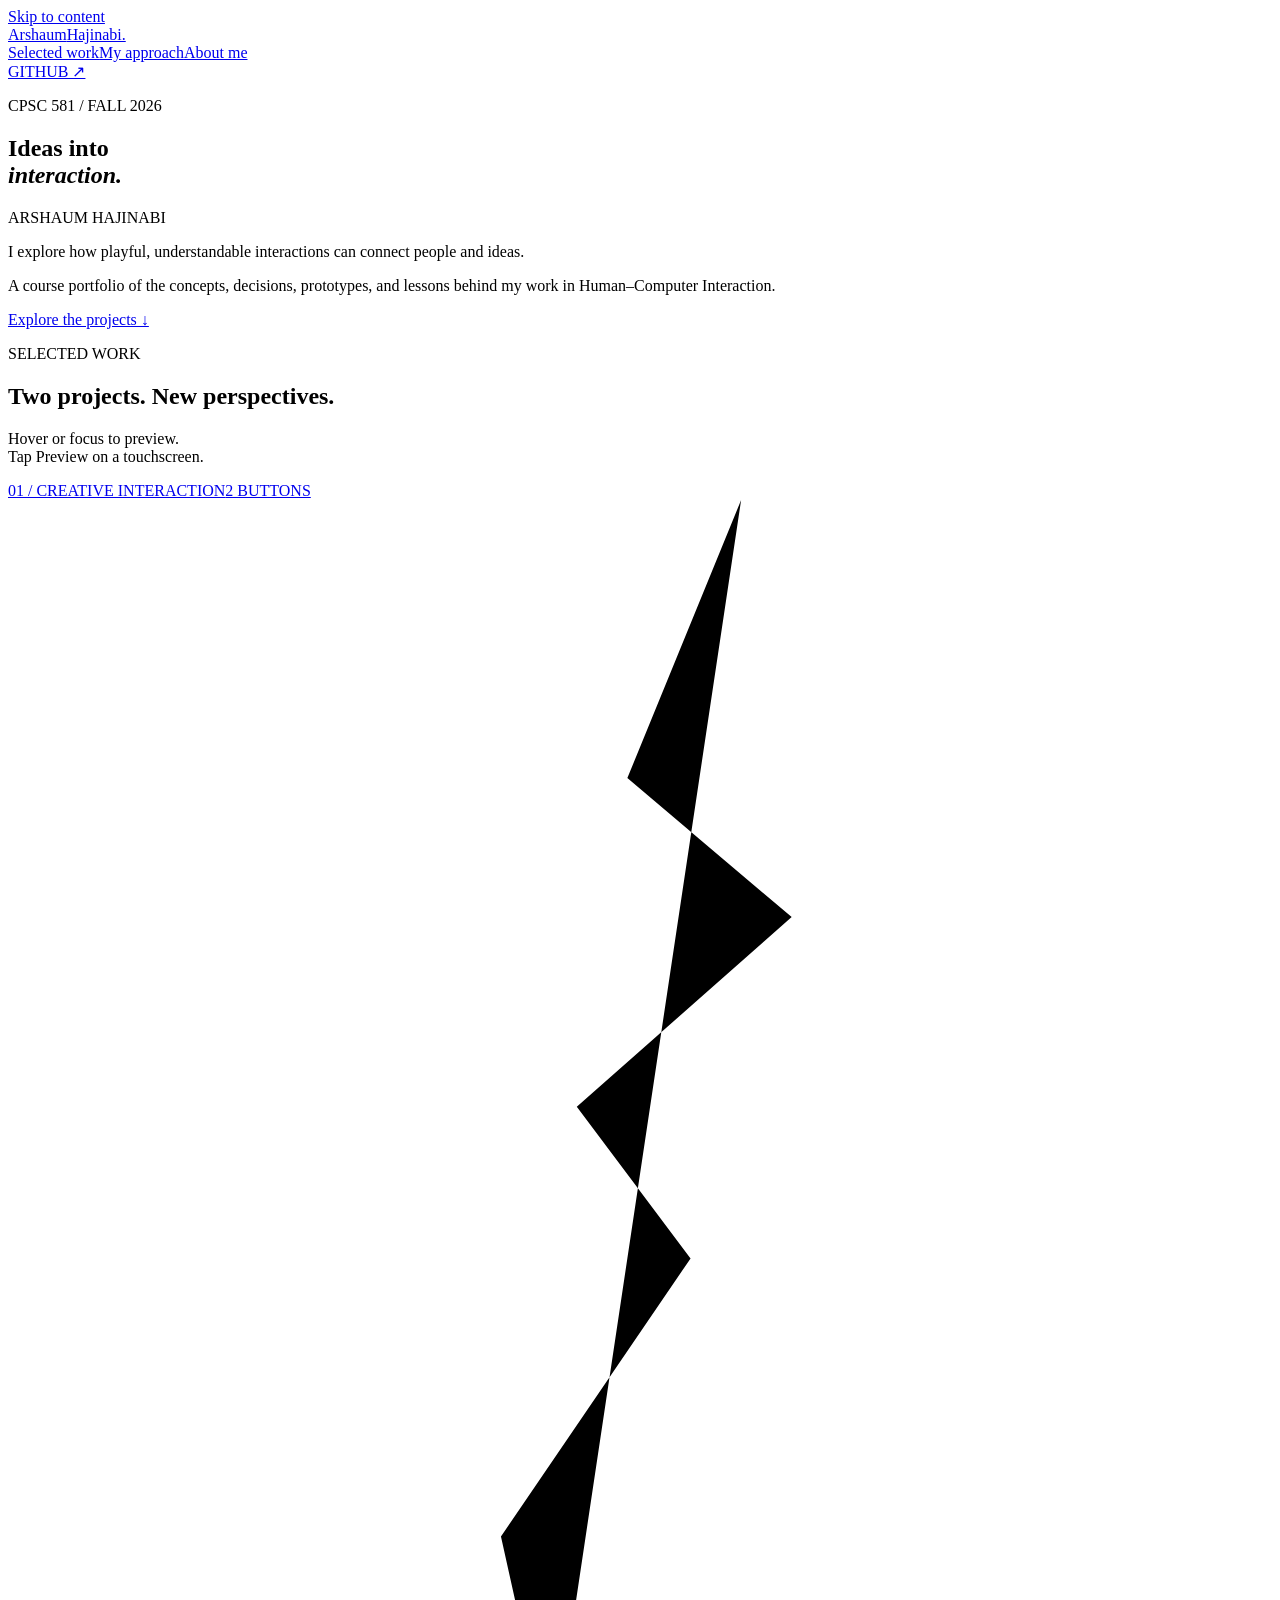
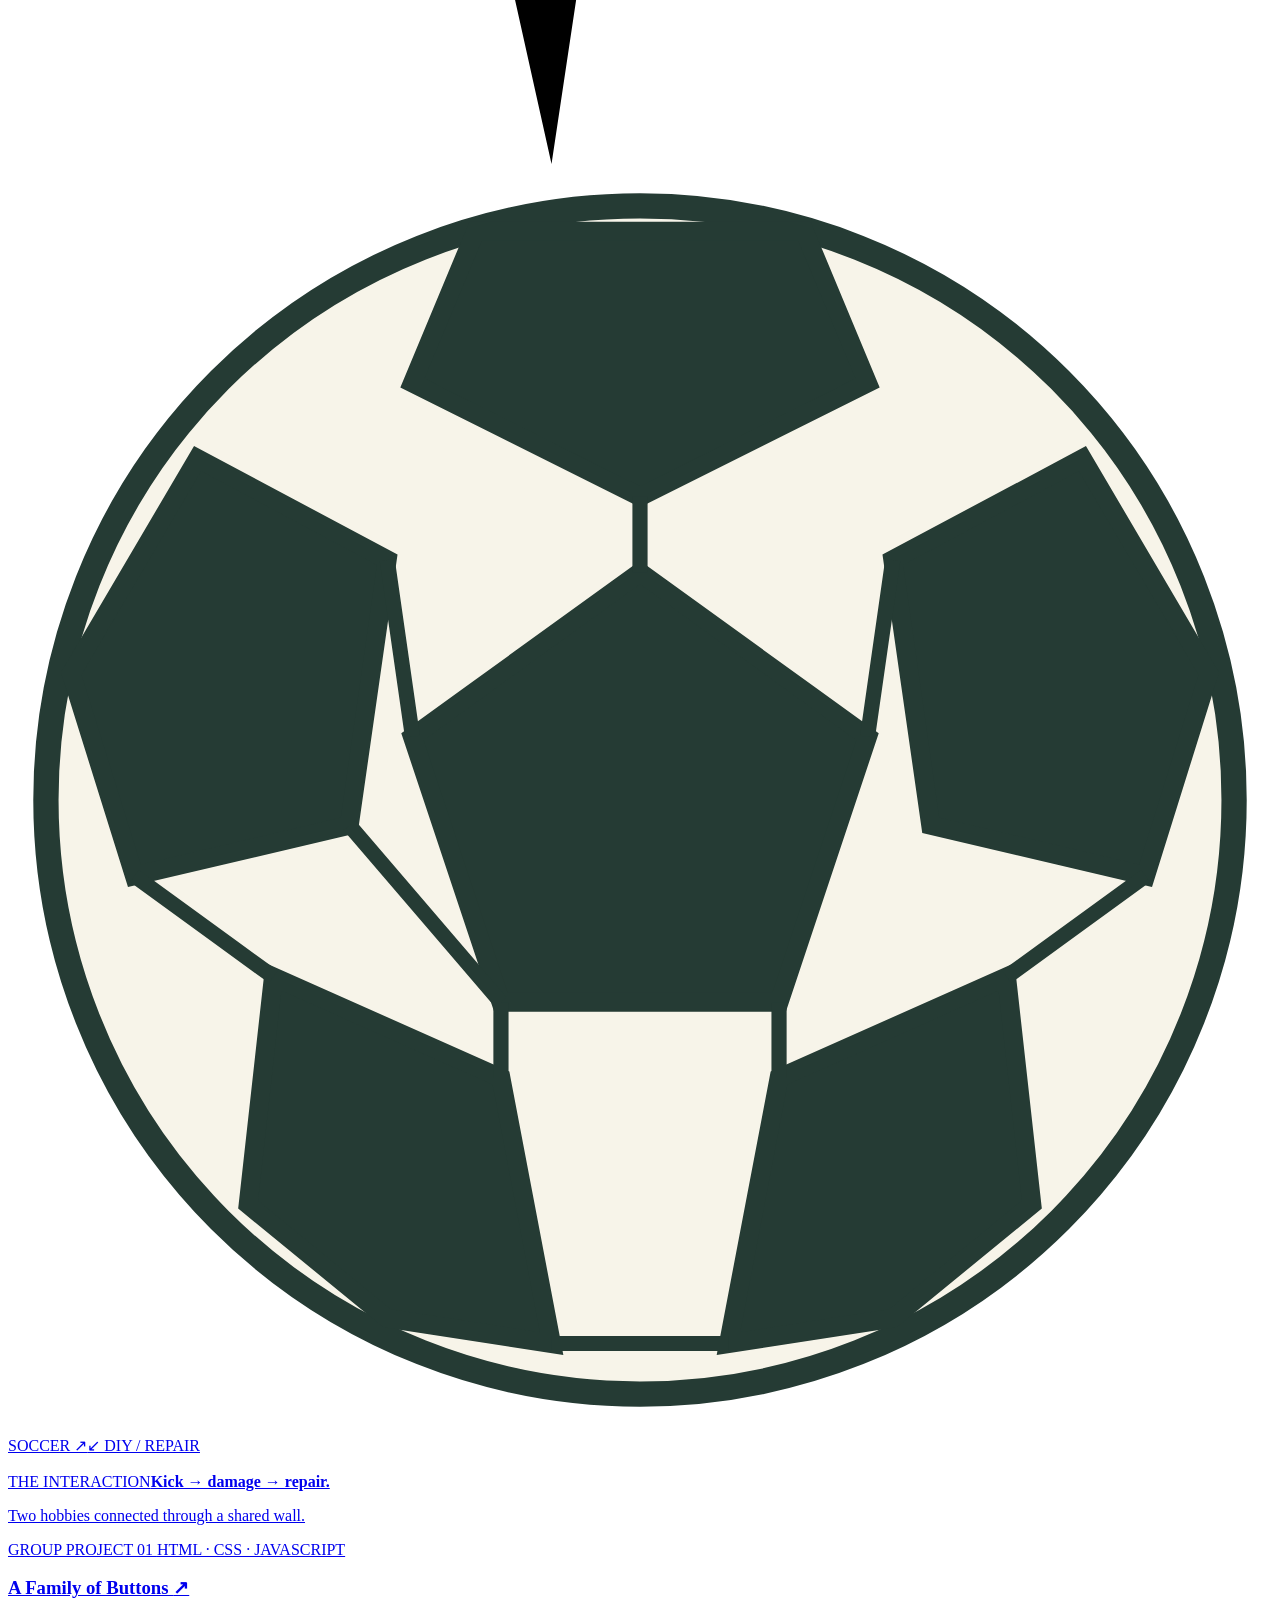
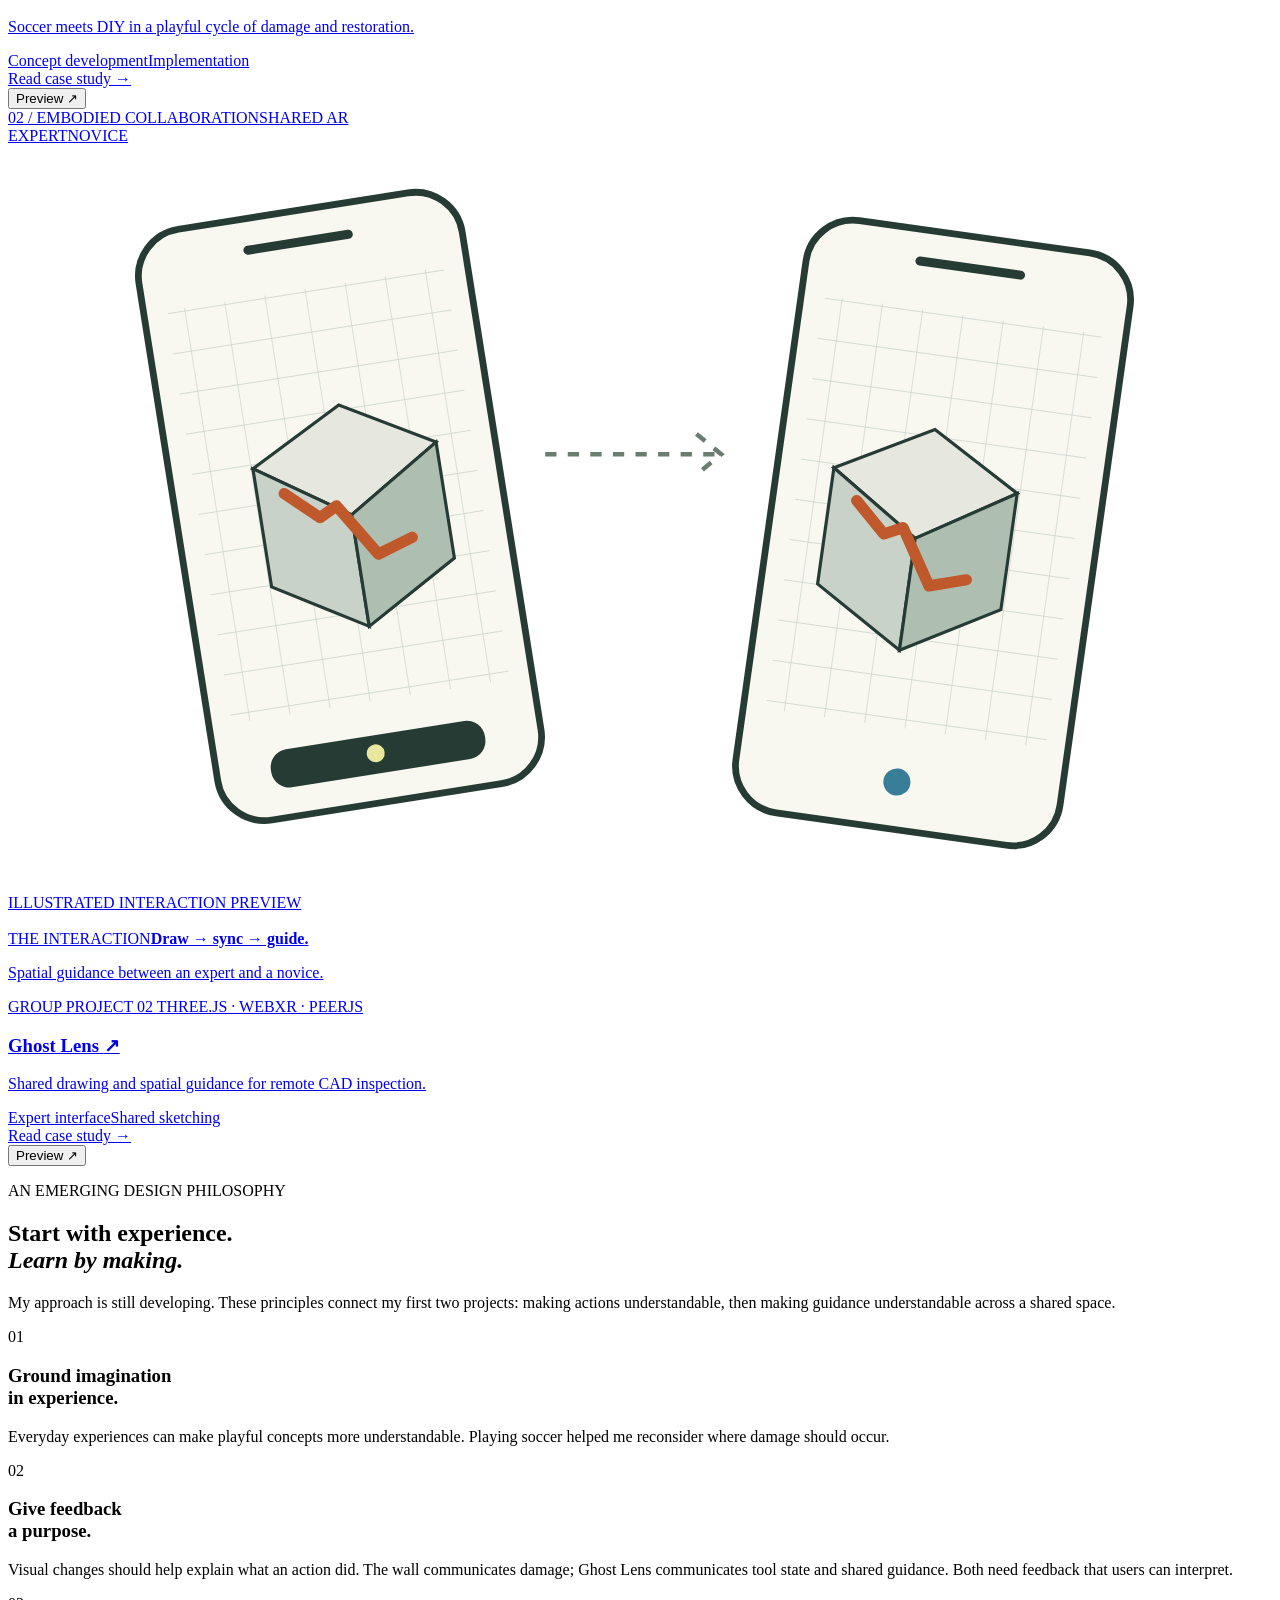
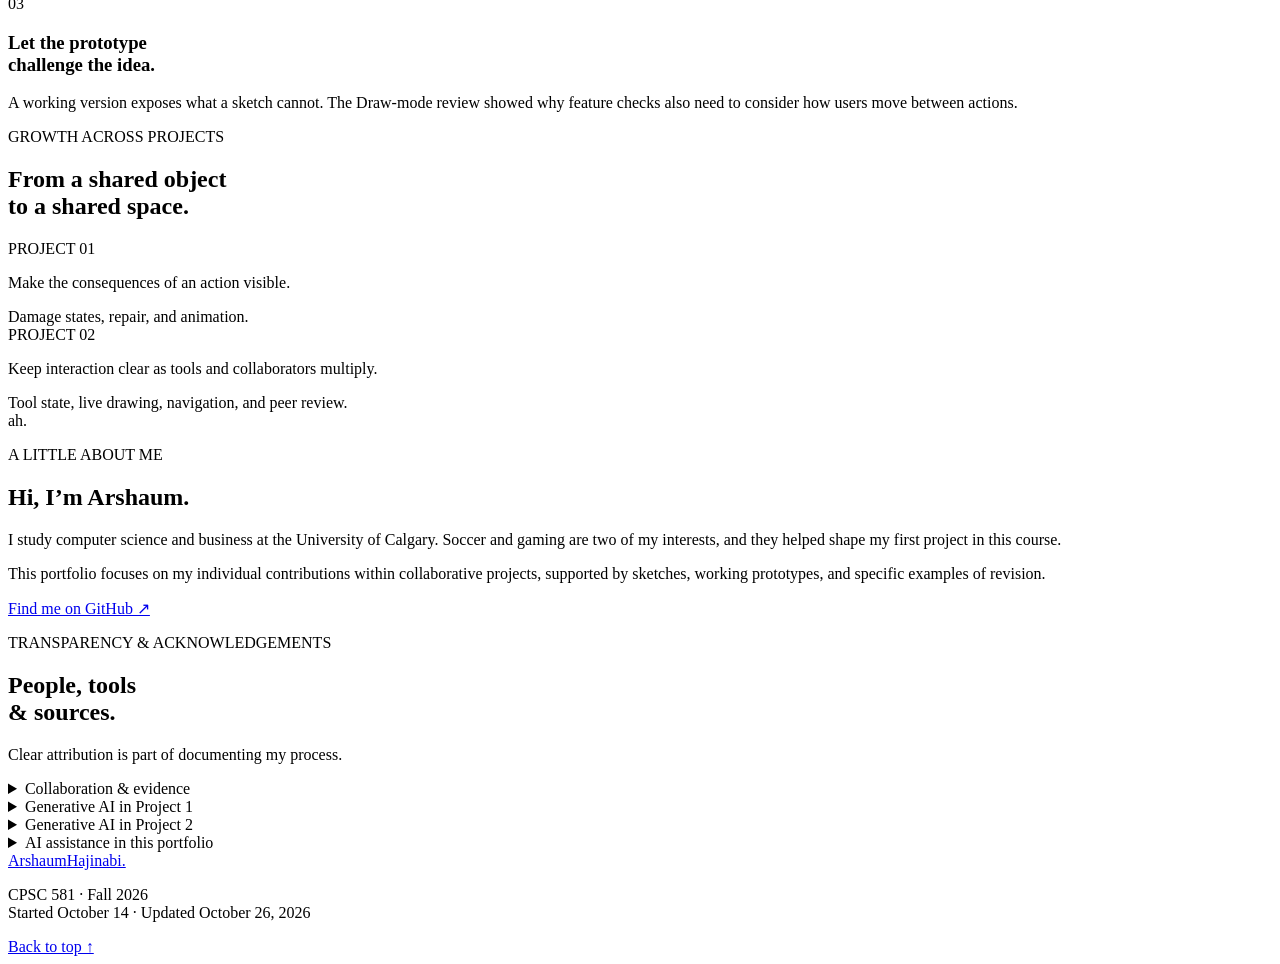
==== index.html @ 670647ce "Add files via upload" ====
<!doctype html><html lang="en"><head><meta charset="utf-8"><meta name="viewport" content="width=device-width,initial-scale=1"><meta name="description" content="Arshaum Hajinabi’s CPSC 581 portfolio: two interactive projects, original process evidence, individual contributions, and growth."><meta name="theme-color" content="#f5f2e9"><title>Interaction Design Portfolio | Arshaum Hajinabi</title><link rel="icon" href="assets/favicon.svg" type="image/svg+xml"><link rel="stylesheet" href="assets/style.css"><script src="assets/site.js" defer></script></head><body class="home-page"><a class="skip" href="#main">Skip to content</a><header class="site-header"><a class="wordmark" href="#top" aria-label="Arshaum Hajinabi, portfolio home">Arshaum<span>Hajinabi.</span></a><nav aria-label="Main navigation"><a href="#work">Selected work</a><a href="#approach">My approach</a><a href="#about">About me</a></nav><a class="header-note github-link" href="https://github.com/arshaum" target="_blank" rel="noopener">GITHUB ↗</a></header><main id="main">
<section class="home-hero wrap" id="top" aria-labelledby="hero-title"><div><p class="eyebrow"><span class="small-line"></span> CPSC 581 / FALL 2026</p><h1 id="hero-title">Ideas into<br> <em>interaction.</em></h1></div><div class="home-intro"><p class="eyebrow rust">ARSHAUM HAJINABI</p><p>I explore how playful, understandable interactions can connect people and ideas.</p><p class="intro-small">A course portfolio of the concepts, decisions, prototypes, and lessons behind my work in Human–Computer Interaction.</p><a class="text-link" href="#work">Explore the projects ↓</a></div></section>
<section class="work-section wrap" id="project" aria-labelledby="work-title"><div id="work" class="work-heading"><div><p class="eyebrow rust">SELECTED WORK</p><h2 id="work-title">Two projects. New perspectives.</h2></div><p>Hover or focus to preview.<br> Tap Preview on a touchscreen.</p></div><div class="project-card-grid">
<article class="project-card" data-card="buttons"><a class="project-card-link" href="project-1.html" aria-label="Read A Family of Buttons case study"><div class="card-media buttons-media"><div class="card-media-label"><span>01 / CREATIVE INTERACTION</span><span>2 BUTTONS</span></div><div class="art-scene" aria-hidden="true">
          <div class="art-grid"></div>
          <div class="art-wall"><div class="brick-row"><i></i><i></i><i></i><i></i></div><div class="brick-row offset"><i></i><i></i><i></i><i></i></div><div class="brick-row"><i></i><i></i><i></i><i></i></div><div class="brick-row offset"><i></i><i></i><i></i><i></i></div><div class="brick-row"><i></i><i></i><i></i><i></i></div><svg class="art-crack" viewBox="0 0 100 100"><path d="M58 0 49 22 62 33 45 48 54 60 39 82 43 100"/></svg></div>
          <div class="motion-mark mark-one"></div><div class="motion-mark mark-two"></div>
          <svg class="art-ball" viewBox="0 0 100 100"><circle cx="50" cy="50" r="47" fill="#f7f4e9" stroke="#253b34" stroke-width="2"/><g fill="#253b34" stroke="#253b34" stroke-width="1.5"><path d="m50 32 18 13-7 21H39l-7-21Z"/><path d="m37 5 26 0 5 12-18 9-18-9Z"/><path d="m5 40 10-17 15 8-3 21-17 4Z"/><path d="m95 40-10-17-15 8 3 21 17 4Z"/><path d="m19 82 2-18 18 8 4 21-13-2Z"/><path d="m81 82-2-18-18 8-4 21 13-2Z"/></g><g fill="none" stroke="#253b34" stroke-width="1.2"><path d="m50 26 0 6M30 31l2 14m-5 7 12 14m-18-2-11-8m29 16 0-6m4 27h14m4-21v-6m18-2 11-8M68 45l2-14"/></g></svg>
          <span class="scene-label label-kick">SOCCER ↗</span><span class="scene-label label-repair">↙ DIY / REPAIR</span>
        </div>
        <div class="card-preview" id="preview-buttons" aria-hidden="true"><img src="assets/sketch-3.jpeg" alt="" loading="lazy"><div class="preview-caption"><span>THE INTERACTION</span><strong>Kick → damage → repair.</strong><p>Two hobbies connected through a shared wall.</p></div></div></div><div class="card-copy"><div class="card-kicker">GROUP PROJECT 01 <span>HTML · CSS · JAVASCRIPT</span></div><h3>A Family of Buttons <span aria-hidden="true">↗</span></h3><p>Soccer meets DIY in a playful cycle of damage and restoration.</p><div class="card-tags"><span>Concept development</span><span>Implementation</span></div><span class="read-case">Read case study <span aria-hidden="true">→</span></span></div></a><button class="preview-toggle" type="button" aria-controls="preview-buttons" aria-pressed="false" aria-label="Toggle visual preview for A Family of Buttons">Preview <span aria-hidden="true">↗</span></button></article>
<article class="project-card" data-card="ghost"><a class="project-card-link" href="project-2.html" aria-label="Read Ghost Lens case study"><div class="card-media ghost-media"><div class="card-media-label"><span>02 / EMBODIED COLLABORATION</span><span>SHARED AR</span></div><div class="ghost-art" aria-hidden="true"><div class="ghost-grid"></div><span class="ghost-scene-label">EXPERT</span><span class="ghost-scene-label novice-label">NOVICE</span><svg viewBox="0 0 560 330" class="ghost-phones"><defs><pattern id="phone-grid" width="18" height="18" patternUnits="userSpaceOnUse"><path d="M18 0H0V18" fill="none" stroke="#c9d2cc" stroke-width=".6"/></pattern></defs><g transform="translate(75 28) rotate(-9 70 135)"><rect width="145" height="265" rx="21" fill="#f8f7f0" stroke="#253b34" stroke-width="3"/><rect x="10" y="35" width="125" height="185" rx="3" fill="url(#phone-grid)"/><path d="M50 14h45" stroke="#253b34" stroke-width="4" stroke-linecap="round"/><g transform="translate(37 82)"><path d="M0 28 42 6 82 29 40 55Z" fill="#e6e7df" stroke="#253b34" stroke-width="1.4"/><path d="m0 28 40 27v50L0 81Z" fill="#c8d2c8" stroke="#253b34" stroke-width="1.4"/><path d="m40 55 42-26v52l-42 24Z" fill="#aebfb2" stroke="#253b34" stroke-width="1.4"/><path class="preview-stroke" d="m12 41 14 13 8-4 15 24 16-5" fill="none" stroke="#bf592c" stroke-width="5" stroke-linecap="round" stroke-linejoin="round"/></g><rect x="24" y="235" width="96" height="17" rx="8" fill="#253b34"/><circle cx="71" cy="243" r="4" fill="#e9e69d"/></g><path class="sync-path" d="M238 137h78m-11-9 11 9-11 9" fill="none" stroke="#697d70" stroke-width="2" stroke-dasharray="5 5"/><g transform="translate(337 39) rotate(8 70 135)"><rect width="145" height="265" rx="21" fill="#f8f7f0" stroke="#253b34" stroke-width="3"/><rect x="10" y="35" width="125" height="185" rx="3" fill="url(#phone-grid)"/><path d="M50 14h45" stroke="#253b34" stroke-width="4" stroke-linecap="round"/><g transform="translate(25 80)"><path d="M0 30 42 7 82 30 40 56Z" fill="#e6e7df" stroke="#253b34" stroke-width="1.4"/><path d="m0 30 40 26v50L0 82Z" fill="#c8d2c8" stroke="#253b34" stroke-width="1.4"/><path d="m40 56 42-26v52l-42 24Z" fill="#aebfb2" stroke="#253b34" stroke-width="1.4"/><path class="preview-stroke second-stroke" d="m12 43 14 13 8-4 15 24 16-5" fill="none" stroke="#bf592c" stroke-width="5" stroke-linecap="round" stroke-linejoin="round"/></g><circle cx="72" cy="244" r="6" fill="#397e99"/></g></svg><span class="illustration-label">ILLUSTRATED INTERACTION PREVIEW</span></div><div class="card-preview" id="preview-ghost" aria-hidden="true"><img src="assets/ghost-final.jpeg" alt="" loading="lazy"><div class="preview-caption"><span>THE INTERACTION</span><strong>Draw → sync → guide.</strong><p>Spatial guidance between an expert and a novice.</p></div></div></div><div class="card-copy"><div class="card-kicker">GROUP PROJECT 02 <span>THREE.JS · WEBXR · PEERJS</span></div><h3>Ghost Lens <span aria-hidden="true">↗</span></h3><p>Shared drawing and spatial guidance for remote CAD inspection.</p><div class="card-tags"><span>Expert interface</span><span>Shared sketching</span></div><span class="read-case">Read case study <span aria-hidden="true">→</span></span></div></a><button class="preview-toggle" type="button" aria-controls="preview-ghost" aria-pressed="false" aria-label="Toggle visual preview for Ghost Lens">Preview <span aria-hidden="true">↗</span></button></article>
</div></section>
    <section class="approach" id="approach" aria-labelledby="approach-title"><div class="wrap"><p class="eyebrow">AN EMERGING DESIGN PHILOSOPHY</p><div class="approach-heading"><h2 id="approach-title">Start with experience.<br> <em>Learn by making.</em></h2><p>My approach is still developing. These principles connect my first two projects: making actions understandable, then making guidance understandable across a shared space.</p></div><div class="principles"><div><span class="principle-number">01</span><h3>Ground imagination<br> in experience.</h3><p>Everyday experiences can make playful concepts more understandable. Playing soccer helped me reconsider where damage should occur.</p></div><div><span class="principle-number">02</span><h3>Give feedback<br> a purpose.</h3><p>Visual changes should help explain what an action did. The wall communicates damage; Ghost Lens communicates tool state and shared guidance. Both need feedback that users can interpret.</p></div><div><span class="principle-number">03</span><h3>Let the prototype<br> challenge the idea.</h3><p>A working version exposes what a sketch cannot. The Draw-mode review showed why feature checks also need to consider how users move between actions.</p></div></div></div></section>
<section class="growth wrap" aria-labelledby="growth-title"><div><p class="eyebrow rust">GROWTH ACROSS PROJECTS</p><h2 id="growth-title">From a shared object<br> to a shared space.</h2></div><div class="growth-comparison"><div><span class="eyebrow">PROJECT 01</span><p>Make the consequences of an action visible.</p><span>Damage states, repair, and animation.</span></div><div><span class="eyebrow">PROJECT 02</span><p>Keep interaction clear as tools and collaborators multiply.</p><span>Tool state, live drawing, navigation, and peer review.</span></div></div></section>
<section class="about wrap" id="about" aria-labelledby="about-title"><div class="about-mark" aria-hidden="true">ah.</div><div><p class="eyebrow rust">A LITTLE ABOUT ME</p><h2 id="about-title">Hi, I’m Arshaum.</h2><p>I study computer science and business at the University of Calgary. Soccer and gaming are two of my interests, and they helped shape my first project in this course.</p><p>This portfolio focuses on my individual contributions within collaborative projects, supported by sketches, working prototypes, and specific examples of revision.</p><a class="text-link" href="https://github.com/arshaum" target="_blank" rel="noopener">Find me on GitHub ↗</a></div></section>
    <section id="credits" class="credits wrap" aria-labelledby="credits-title"><div><p class="eyebrow">TRANSPARENCY &amp; ACKNOWLEDGEMENTS</p><h2 id="credits-title">People, tools<br> &amp; sources.</h2><p class="credits-intro">Clear attribution is part of documenting my process.</p></div><div class="credit-content"><details><summary>Collaboration &amp; evidence</summary><p>Project 1 was created with Daniel Tangtakoune. Daniel drew the original sketches. Concept development involved discussion between us; my specific proposals and implementation role are described in the case study. Project 1 images are extracted from our submitted team write-up. Project 2 sketches come from its team write-up and are attributed on that case study. Team concepts are distinguished from my individual implementation work.</p><p>The prototype linked here is a copy of the version reviewed from <a href="https://github.com/arshaum/family-of-buttons" target="_blank" rel="noopener">our GitHub repository</a>. Future improvements are described as proposals.</p></details><details><summary>Generative AI in Project 1</summary><p>Our submitted write-up records use of Cursor IDE with the Grok 4.6 Medium model for HTML scaffolding, Tailwind styling, and responsive CSS positioning. I used generative AI for framework guidance and other implementation support. The concept proposals and shared design decisions are attributed above.</p><p class="small-note">Prompt recorded in the original team write-up:</p><blockquote class="prompt">“Help with the creation of the framework regarding a highly interactive, responsive single-page web application titled 'A Family of Buttons'. The app features exactly two primary interactive buttons representing real-life hobbies: Soccer ('Kick Ball') and DIY Projects ('Repair Wall'). The layout must feel entirely natural on iPhone, iPad, laptops, and wide monitors using Tailwind breakpoints and comfortable mobile touch targets.”</blockquote><a class="text-link" href="assets/project-1-writeup.pdf" target="_blank" rel="noopener">Read the project disclosure ↗</a></details><details><summary>Generative AI in Project 2</summary><p>I used ChatGPT, including Sol and Astra, for setup, troubleshooting, Git workflows, implementation patches, and test cases. I applied the changes, ran checks and a production build, tested expert and novice interactions in desktop tabs, and submitted the work for teammate review. Physical-device AR testing was separate.</p><p>The team also used Claude for concept refinement, mockups, planning, and implementation support. The original team write-up documents each member’s use and the demo-generation workflow.</p><a class="text-link" href="assets/project-2-writeup.pdf" target="_blank" rel="noopener">Read the full team disclosure ↗</a></details><details><summary>AI assistance in this portfolio</summary><p>I used ChatGPT to review the assignment requirements and rubric, ask questions about my contributions, and help organize and draft the case study from my explanations. I reviewed and edited the draft. For Project 2, ChatGPT used the team write-up, repository history, and the earlier implementation conversation to prepare a source-based case study.</p><p class="small-note">Representative requests: “Please elaborate on the type of things I should talk about / mention during my group project 1 experience” “I would like to build the portfolio as a website,” and the request to extend it with Project 2 and clickable project previews. My follow-up responses supplied the experience, decisions, and reflections used here.</p></details></div></section></main><footer class="site-footer wrap"><a class="wordmark" href="#top">Arshaum<span>Hajinabi.</span></a><p>CPSC 581 · Fall 2026<br> <span>Started October 14 · Updated October 26, 2026</span></p><a class="back-top" href="#top">Back to top ↑</a></footer></body></html>
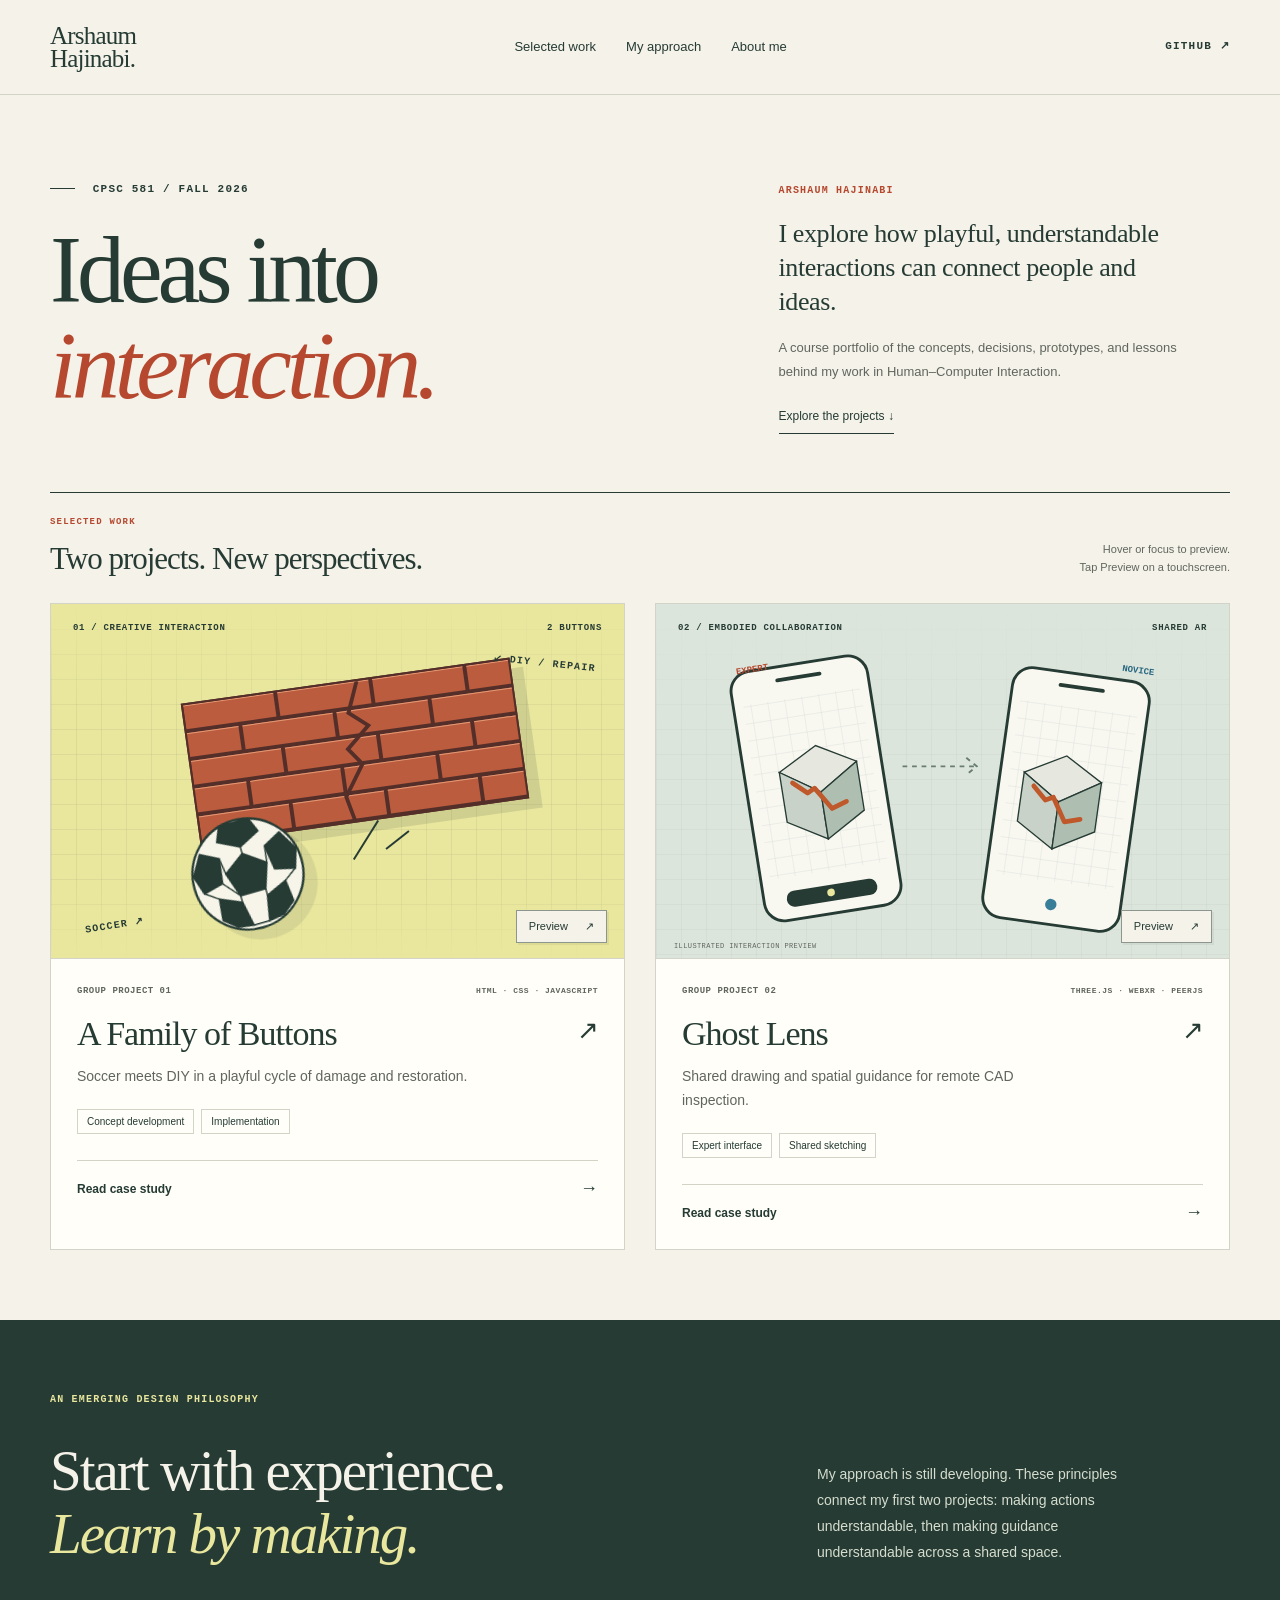
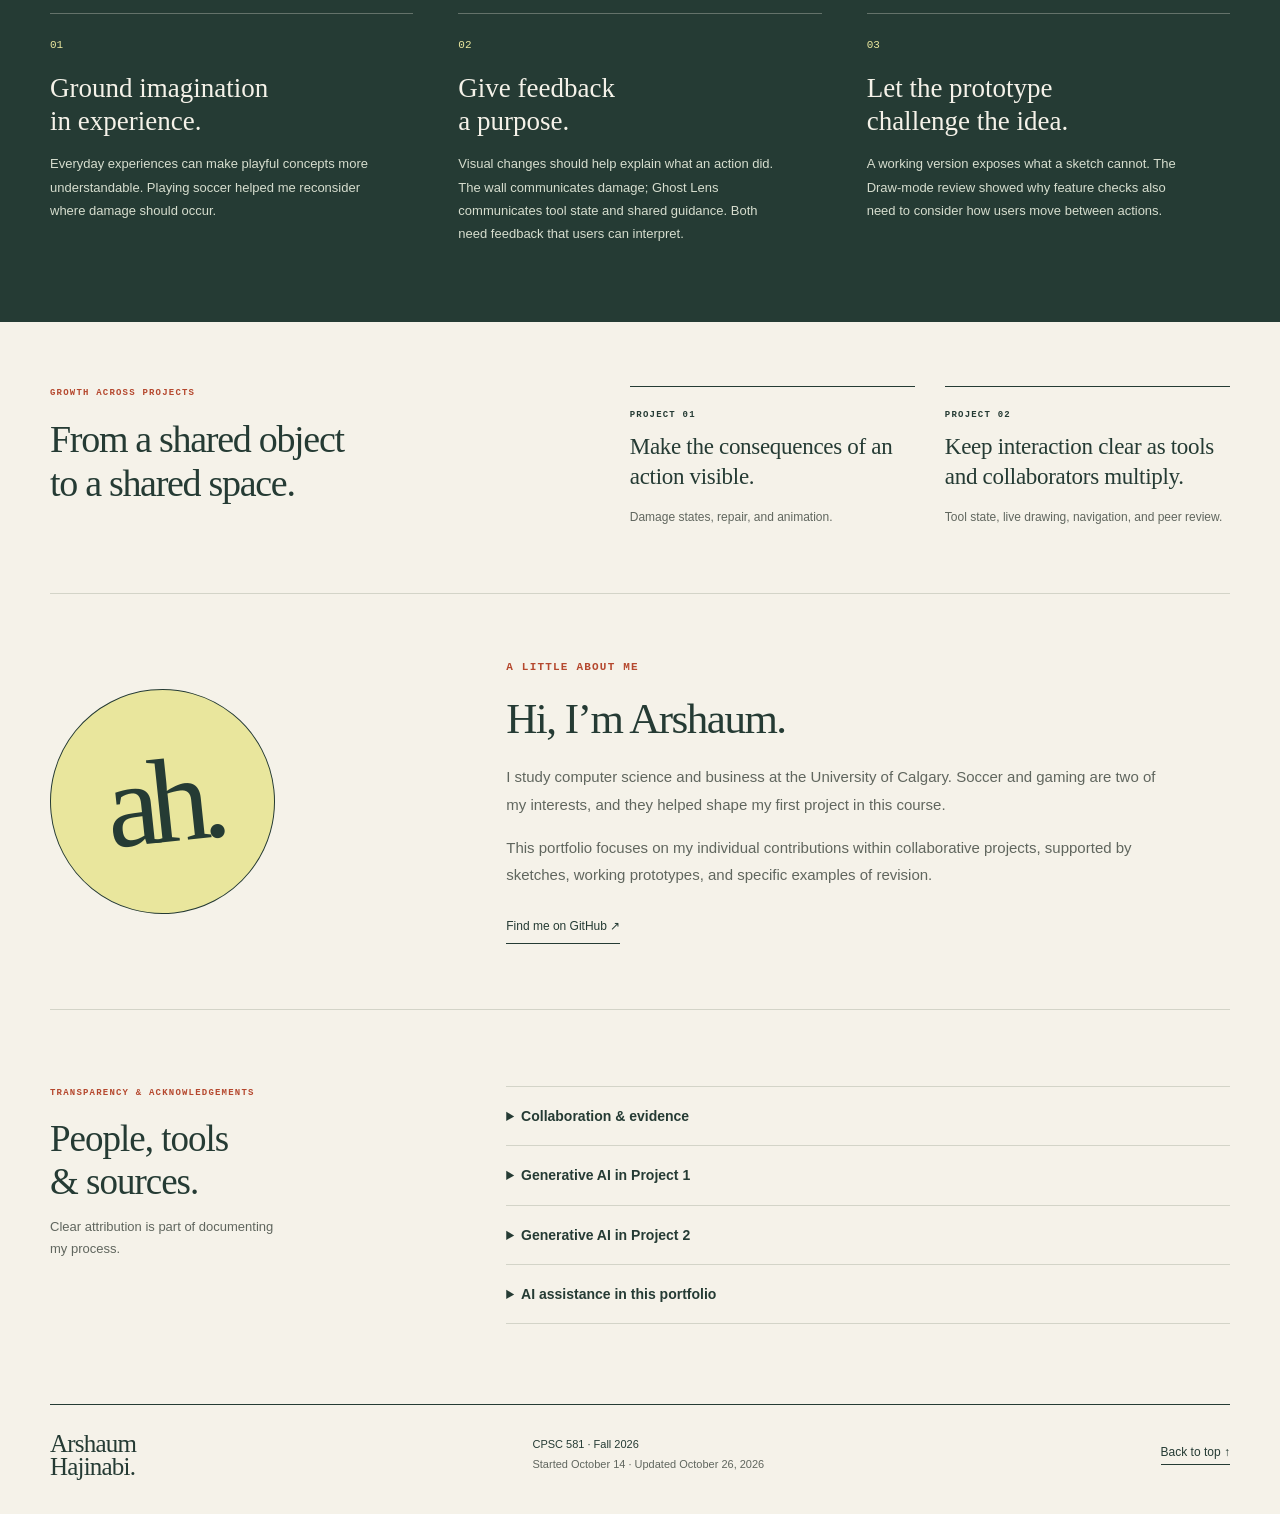
==== commit b879e7c4: "adjust AI aknowledgement section" ====
--- a/index.html
+++ b/index.html
@@ -14,4 +14,4 @@
     <section class="approach" id="approach" aria-labelledby="approach-title"><div class="wrap"><p class="eyebrow">AN EMERGING DESIGN PHILOSOPHY</p><div class="approach-heading"><h2 id="approach-title">Start with experience.<br> <em>Learn by making.</em></h2><p>My approach is still developing. These principles connect my first two projects: making actions understandable, then making guidance understandable across a shared space.</p></div><div class="principles"><div><span class="principle-number">01</span><h3>Ground imagination<br> in experience.</h3><p>Everyday experiences can make playful concepts more understandable. Playing soccer helped me reconsider where damage should occur.</p></div><div><span class="principle-number">02</span><h3>Give feedback<br> a purpose.</h3><p>Visual changes should help explain what an action did. The wall communicates damage; Ghost Lens communicates tool state and shared guidance. Both need feedback that users can interpret.</p></div><div><span class="principle-number">03</span><h3>Let the prototype<br> challenge the idea.</h3><p>A working version exposes what a sketch cannot. The Draw-mode review showed why feature checks also need to consider how users move between actions.</p></div></div></div></section>
 <section class="growth wrap" aria-labelledby="growth-title"><div><p class="eyebrow rust">GROWTH ACROSS PROJECTS</p><h2 id="growth-title">From a shared object<br> to a shared space.</h2></div><div class="growth-comparison"><div><span class="eyebrow">PROJECT 01</span><p>Make the consequences of an action visible.</p><span>Damage states, repair, and animation.</span></div><div><span class="eyebrow">PROJECT 02</span><p>Keep interaction clear as tools and collaborators multiply.</p><span>Tool state, live drawing, navigation, and peer review.</span></div></div></section>
 <section class="about wrap" id="about" aria-labelledby="about-title"><div class="about-mark" aria-hidden="true">ah.</div><div><p class="eyebrow rust">A LITTLE ABOUT ME</p><h2 id="about-title">Hi, I’m Arshaum.</h2><p>I study computer science and business at the University of Calgary. Soccer and gaming are two of my interests, and they helped shape my first project in this course.</p><p>This portfolio focuses on my individual contributions within collaborative projects, supported by sketches, working prototypes, and specific examples of revision.</p><a class="text-link" href="https://github.com/arshaum" target="_blank" rel="noopener">Find me on GitHub ↗</a></div></section>
-    <section id="credits" class="credits wrap" aria-labelledby="credits-title"><div><p class="eyebrow">TRANSPARENCY &amp; ACKNOWLEDGEMENTS</p><h2 id="credits-title">People, tools<br> &amp; sources.</h2><p class="credits-intro">Clear attribution is part of documenting my process.</p></div><div class="credit-content"><details><summary>Collaboration &amp; evidence</summary><p>Project 1 was created with Daniel Tangtakoune. Daniel drew the original sketches. Concept development involved discussion between us; my specific proposals and implementation role are described in the case study. Project 1 images are extracted from our submitted team write-up. Project 2 sketches come from its team write-up and are attributed on that case study. Team concepts are distinguished from my individual implementation work.</p><p>The prototype linked here is a copy of the version reviewed from <a href="https://github.com/arshaum/family-of-buttons" target="_blank" rel="noopener">our GitHub repository</a>. Future improvements are described as proposals.</p></details><details><summary>Generative AI in Project 1</summary><p>Our submitted write-up records use of Cursor IDE with the Grok 4.6 Medium model for HTML scaffolding, Tailwind styling, and responsive CSS positioning. I used generative AI for framework guidance and other implementation support. The concept proposals and shared design decisions are attributed above.</p><p class="small-note">Prompt recorded in the original team write-up:</p><blockquote class="prompt">“Help with the creation of the framework regarding a highly interactive, responsive single-page web application titled 'A Family of Buttons'. The app features exactly two primary interactive buttons representing real-life hobbies: Soccer ('Kick Ball') and DIY Projects ('Repair Wall'). The layout must feel entirely natural on iPhone, iPad, laptops, and wide monitors using Tailwind breakpoints and comfortable mobile touch targets.”</blockquote><a class="text-link" href="assets/project-1-writeup.pdf" target="_blank" rel="noopener">Read the project disclosure ↗</a></details><details><summary>Generative AI in Project 2</summary><p>I used ChatGPT, including Sol and Astra, for setup, troubleshooting, Git workflows, implementation patches, and test cases. I applied the changes, ran checks and a production build, tested expert and novice interactions in desktop tabs, and submitted the work for teammate review. Physical-device AR testing was separate.</p><p>The team also used Claude for concept refinement, mockups, planning, and implementation support. The original team write-up documents each member’s use and the demo-generation workflow.</p><a class="text-link" href="assets/project-2-writeup.pdf" target="_blank" rel="noopener">Read the full team disclosure ↗</a></details><details><summary>AI assistance in this portfolio</summary><p>I used ChatGPT to review the assignment requirements and rubric, ask questions about my contributions, and help organize and draft the case study from my explanations. I reviewed and edited the draft. For Project 2, ChatGPT used the team write-up, repository history, and the earlier implementation conversation to prepare a source-based case study.</p><p class="small-note">Representative requests: “Please elaborate on the type of things I should talk about / mention during my group project 1 experience” “I would like to build the portfolio as a website,” and the request to extend it with Project 2 and clickable project previews. My follow-up responses supplied the experience, decisions, and reflections used here.</p></details></div></section></main><footer class="site-footer wrap"><a class="wordmark" href="#top">Arshaum<span>Hajinabi.</span></a><p>CPSC 581 · Fall 2026<br> <span>Started October 14 · Updated October 26, 2026</span></p><a class="back-top" href="#top">Back to top ↑</a></footer></body></html>+    <section id="credits" class="credits wrap" aria-labelledby="credits-title"><div><p class="eyebrow">TRANSPARENCY &amp; ACKNOWLEDGEMENTS</p><h2 id="credits-title">People, tools<br> &amp; sources.</h2><p class="credits-intro">Clear attribution is part of documenting my process.</p></div><div class="credit-content"><details><summary>Collaboration &amp; evidence</summary><p>Project 1 was created with Daniel Tangtakoune. Daniel drew the original sketches. Concept development involved discussion between us; my specific proposals and implementation role are described in the case study. Project 1 images are extracted from our submitted team write-up. Project 2 sketches come from its team write-up and are attributed on that case study. Team concepts are distinguished from my individual implementation work.</p><p>The prototype linked here is a copy of the version reviewed from <a href="https://github.com/arshaum/family-of-buttons" target="_blank" rel="noopener">our GitHub repository</a>. Future improvements are described as proposals.</p></details><details><summary>Generative AI in Project 1</summary><p>Our submitted write-up records use of Cursor IDE with the Grok 4.6 Medium model for HTML scaffolding, Tailwind styling, and responsive CSS positioning. I used generative AI for framework guidance and other implementation support. The concept proposals and shared design decisions are attributed above.</p><p class="small-note">Prompt recorded in the original team write-up:</p><blockquote class="prompt">“Help with the creation of the framework regarding a highly interactive, responsive single-page web application titled 'A Family of Buttons'. The app features exactly two primary interactive buttons representing real-life hobbies: Soccer ('Kick Ball') and DIY Projects ('Repair Wall'). The layout must feel entirely natural on iPhone, iPad, laptops, and wide monitors using Tailwind breakpoints and comfortable mobile touch targets.”</blockquote><a class="text-link" href="assets/project-1-writeup.pdf" target="_blank" rel="noopener">Read the project disclosure ↗</a></details><details><summary>Generative AI in Project 2</summary><p>I used ChatGPT, including Sol and Astra, for setup, troubleshooting, Git workflows, implementation patches, and test cases. I applied the changes, ran checks and a production build, tested expert and novice interactions in desktop tabs, and submitted the work for teammate review. Physical-device AR testing was separate.</p><p>The team also used Claude for concept refinement, mockups, planning, and implementation support. The original team write-up documents each member’s use and the demo-generation workflow.</p><a class="text-link" href="assets/project-2-writeup.pdf" target="_blank" rel="noopener">Read the full team disclosure ↗</a></details><details><summary>AI assistance in this portfolio</summary><p>I used ChatGPT to review the assignment requirements and rubric, ask questions about my contributions, and help organize and draft the case study from my explanations. I reviewed and edited the draft. For Project 2, ChatGPT used the team write-up, repository history, and the earlier implementation conversation to prepare a source-based case study.</p><p class="small-note">Representative requests: “Please elaborate on the type of things I should talk about / mention during my group project 1 experience” “I would like to build the portfolio as a website,” and the request to extend it with Project 2 and clickable project previews. My follow-up responses supplied the layout, experience, decisions, and reflections used here.</p></details></div></section></main><footer class="site-footer wrap"><a class="wordmark" href="#top">Arshaum<span>Hajinabi.</span></a><p>CPSC 581 · Fall 2026<br> <span>Started October 14 · Updated October 26, 2026</span></p><a class="back-top" href="#top">Back to top ↑</a></footer></body></html>
--- a/assets/style.css
+++ b/assets/style.css
@@ -0,0 +1,19 @@
+@charset "UTF-8";
+:root{--paper:#f5f2e9;--ink:#253b34;--muted:#60665e;--rust:#b5482e;--line:#d3d4c8;--yellow:#e9e69d;--white:#fffef9;--serif:Georgia,'Times New Roman',serif;--sans:Arial,Helvetica,sans-serif}
+*{box-sizing:border-box}html{scroll-behavior:smooth;scroll-padding-top:110px}body{margin:0;background:var(--paper);color:var(--ink);font-family:var(--sans);-webkit-font-smoothing:antialiased}a{color:inherit;text-decoration:none}button{font:inherit;cursor:pointer}a,button{-webkit-tap-highlight-color:transparent}a:focus-visible,button:focus-visible,summary:focus-visible{outline:3px solid var(--rust);outline-offset:5px}::selection{background:var(--yellow);color:var(--ink)}.wrap{width:min(1280px,calc(100% - 100px));margin-inline:auto}.skip{position:fixed;top:-100px;left:20px;background:var(--ink);color:white;padding:15px;z-index:100}.skip:focus{top:10px}.site-header{display:flex;align-items:center;justify-content:space-between;padding:24px 50px;border-bottom:1px solid var(--line);background:var(--paper);position:sticky;top:0;z-index:20;gap:28px}.wordmark{font-family:var(--serif);font-size:25px;line-height:.92;letter-spacing:-.8px}.wordmark span{display:block}.site-header nav{display:flex;gap:30px;font-size:13px}.site-header nav a{padding:10px 0;border-bottom:1px solid transparent}.site-header nav a:hover{border-color:var(--ink)}.header-note,.eyebrow,.art-caption,.section-divider,.hero-footnote,.scene-label{font-family:'Courier New',monospace;letter-spacing:1.2px;font-size:11px;font-weight:bold;line-height:1.6}.header-note{display:flex;align-items:center;gap:9px}.dot{height:5px;width:5px;border-radius:50%;background:var(--rust)}.eyebrow{margin:0 0 18px}.small-line{display:inline-block;width:25px;border-top:1px solid;vertical-align:middle;margin-right:10px}.rust{color:var(--rust)}.hero{display:grid;grid-template-columns:1fr .97fr;gap:6%;padding-block:76px 84px;align-items:center}.hero h1{font-family:var(--serif);font-size:clamp(56px,6.4vw,86px);font-weight:normal;letter-spacing:-4px;line-height:1.04;margin:24px 0 28px}em{font-weight:normal}.hero h1 em{color:var(--rust)}.hero-description{font-size:16px;line-height:1.8;max-width:390px;margin:0 0 25px}.button{display:inline-flex;align-items:center;justify-content:space-between;gap:36px;padding:17px 23px;font-size:13px;font-weight:bold;border:1px solid var(--ink);min-height:50px;transition:background .2s,color .2s}.button.dark{background:var(--ink);color:var(--paper)}.button.dark:hover{background:var(--rust);border-color:var(--rust)}.button.light{background:var(--yellow);color:var(--ink);border-color:var(--yellow)}.button.light:hover{background:var(--white)}.hero-footnote{color:var(--muted);font-size:10px;letter-spacing:.4px;margin-top:16px}.hero-art{display:block;background:var(--yellow);border:1px solid var(--ink);transform:rotate(1.4deg);box-shadow:9px 10px 0 #e5e3d8;transition:transform .25s}.hero-art:hover{transform:rotate(0)}.art-caption{display:flex;align-items:center;justify-content:space-between;padding:20px 25px;font-size:10px;letter-spacing:1px}.art-scene{height:340px;position:relative;overflow:hidden}.art-grid{position:absolute;inset:0;background-image:linear-gradient(#253b3410 1px,transparent 1px),linear-gradient(90deg,#253b3410 1px,transparent 1px);background-size:25px 25px;mask-image:linear-gradient(transparent,black 30%,black 80%,transparent)}.art-wall{position:absolute;width:64%;height:142px;top:47px;left:19%;background:#542f29;border:2px solid #542f29;transform:rotate(-8deg);overflow:hidden;box-shadow:12px 11px 0 #253b3421}.brick-row{display:flex;height:28px;gap:4px;padding-bottom:4px;width:115%}.brick-row i{display:block;background:#bb5c3e;border-top:1px solid #e49975;width:25%}.brick-row.offset{margin-left:-12%}.art-crack{position:absolute;inset:0;height:100%;width:100%;fill:none;stroke:#542f29;stroke-width:2.8}.art-ball{position:absolute;bottom:26px;left:22%;width:124px;height:124px;transform:rotate(-16deg);filter:drop-shadow(10px 12px 0 #253b3419)}.motion-mark{position:absolute;left:51%;top:210px;border-top:2px solid var(--ink);width:46px;transform:rotate(-58deg)}.mark-two{left:58%;top:213px;width:29px;transform:rotate(-38deg)}.scene-label{position:absolute;font-size:10px}.label-kick{bottom:29px;left:6%;transform:rotate(-9deg)}.label-repair{top:35px;right:5%;transform:rotate(6deg)}.art-bottom{padding:23px 25px 28px;border-top:1px solid #253b3455;display:flex;align-items:center;justify-content:space-between;gap:15px}.art-bottom .eyebrow{font-size:9px;letter-spacing:.8px}.art-bottom h2{font-family:var(--serif);font-weight:normal;font-size:29px;letter-spacing:-1px;margin:7px 0 0}.art-arrow{border:1px solid;border-radius:50%;height:42px;width:42px;display:grid;place-items:center;font-size:24px}.section-divider{display:flex;justify-content:space-between;border-top:1px solid var(--ink);padding-top:17px;font-size:10px;letter-spacing:.6px}.project{padding-block:64px 90px}.project-heading{max-width:790px}.project-heading h2{font-family:var(--serif);font-size:clamp(46px,6.2vw,76px);font-weight:normal;line-height:1.1;letter-spacing:-3px;margin:0 0 21px}.project-heading h2 em{color:var(--rust)}.project-deck{font-size:20px;line-height:1.55;max-width:650px;margin:0}.project-meta{display:grid;grid-template-columns:.9fr 1fr 1.4fr 1.3fr;gap:25px;margin-top:40px;padding-block:24px;border-block:1px solid var(--line)}.project-meta .eyebrow{color:var(--muted);font-size:9px;margin-bottom:8px;letter-spacing:.7px}.project-meta p{font-size:13px;margin:0;line-height:1.5}.story-row{display:grid;grid-template-columns:1fr 2fr;gap:8%;padding-block:55px}.story-row h3{font-size:20px;font-weight:normal;line-height:1.35;margin:0}.section-number{font-family:'Courier New',monospace;font-size:11px;color:var(--rust);display:block;margin-bottom:20px}.prose{max-width:730px;font-size:16px;line-height:1.85}.prose p{margin:0 0 20px}.prose p:last-child{margin-bottom:0}.small-note{font-size:12px!important;color:var(--muted);line-height:1.7!important}.demo{background:var(--ink);color:var(--paper)}.demo-toolbar{padding:27px 32px;display:flex;justify-content:space-between;gap:20px;align-items:center}.demo-toolbar .eyebrow{font-size:9px;color:#d4d7bb;margin:0 0 7px}.demo-toolbar h3{font-family:var(--serif);font-size:28px;font-weight:normal;margin:0}.demo-toolbar a{font-size:12px;padding-bottom:5px;border-bottom:1px solid #f5f2e970}.demo-stage{margin:0 18px;background:#1c2e28;min-height:460px;display:flex;align-items:center;justify-content:center;border:1px solid #f5f2e930}.demo-intro{text-align:center;padding:40px 25px}.demo-symbol{font-family:var(--serif);font-size:65px;color:var(--yellow)}.demo-intro p{font-family:var(--serif);font-size:36px;margin:18px 0 12px;letter-spacing:-1px}.demo-intro>span{display:block;font-size:13px;color:#d6ddce;margin-bottom:27px}.demo-stage iframe{width:100%;height:730px;border:0;background:var(--paper);display:block}.demo-caption{font-size:11px;color:#d6ddce;margin:0;padding:16px 32px 22px;line-height:1.6}.pullquote{margin:5px 0 52px;padding:30px 0 35px;border-block:1px solid var(--line);text-align:center}.pullquote>span{font-family:var(--serif);font-size:65px;color:var(--rust);height:47px;display:block}.pullquote p{font-family:var(--serif);font-size:clamp(28px,3.1vw,40px);font-style:italic;line-height:1.25;margin:10px 0 20px;letter-spacing:-1px}.pullquote cite{font-family:'Courier New',monospace;font-size:10px;font-style:normal;color:var(--muted)}.subheading{display:flex;align-items:end;justify-content:space-between;gap:20px;margin-bottom:22px}.subheading h3{font-family:var(--serif);font-size:31px;font-weight:normal;margin:0;letter-spacing:-1px}.subheading>p{font-size:11px;color:var(--muted);line-height:1.6;margin:0}.sketch-grid{display:grid;grid-template-columns:repeat(3,1fr);gap:26px}.sketch-grid figure{margin:0}.sketch-open{width:100%;padding:0;text-align:left;border:1px solid var(--line);background:#e3e0d4;color:var(--ink);overflow:hidden;position:relative;display:block}.sketch-open img{display:block;width:100%;height:290px;object-fit:cover;transition:transform .3s}.sketch-open:hover img{transform:scale(1.03)}.sketch-open>span{position:absolute;right:12px;bottom:12px;background:var(--paper);padding:8px 11px;font-size:10px;box-shadow:0 1px 5px #0002}.sketch-open>span span{margin-left:8px}.sketch-grid figcaption{padding-top:18px}.sketch-grid .eyebrow{font-size:9px;margin:0}.sketch-grid h4{font-family:var(--serif);font-size:24px;letter-spacing:-.5px;font-weight:normal;margin:8px 0 10px}.sketch-grid figcaption p{font-size:13px;line-height:1.7;margin:0;color:var(--muted)}.contribution{display:grid;grid-template-columns:1fr 2fr;gap:8%;padding:32px;margin-top:52px;background:#e9e8dc}.contribution .eyebrow{font-size:9px;color:var(--rust)}.contribution h3{font-family:var(--serif);font-size:28px;font-weight:normal;margin:0;line-height:1.2}.contribution dl{margin:0}.contribution dl>div{display:grid;grid-template-columns:108px 1fr;gap:18px;padding:15px 0;border-bottom:1px solid #cdd0bf}.contribution dl>div:first-child{padding-top:0}.contribution dl>div:last-child{border:0;padding-bottom:0}.contribution dt{font-size:12px;font-weight:bold;line-height:1.65}.contribution dd{margin:0;font-size:13px;line-height:1.7}.reflection-panel{background:var(--yellow);padding:45px;display:grid;grid-template-columns:1fr 1.7fr;gap:8%}.reflection-heading .eyebrow{font-size:10px}.reflection-heading h3{font-family:var(--serif);font-weight:normal;font-size:38px;letter-spacing:-1.4px;line-height:1.15;margin:27px 0 0}.reflection-panel .prose{font-size:15px}.project-links{display:flex;gap:30px;align-items:center;padding-top:26px;flex-wrap:wrap}.text-link{font-size:12px;border-bottom:1px solid var(--ink);padding-bottom:5px;line-height:1.8}.text-link span{margin-left:18px}.text-link:hover{color:var(--rust)}.project-links>span{margin-left:auto;color:var(--muted);font-size:11px}.approach{padding-block:72px 76px;background:var(--ink);color:var(--paper)}.approach>.wrap>.eyebrow{color:var(--yellow);font-size:10px}.approach-heading{display:grid;grid-template-columns:1.6fr 1fr;gap:9%;align-items:end}.approach h2{font-family:var(--serif);font-size:clamp(38px,4.5vw,57px);font-weight:normal;line-height:1.1;letter-spacing:-2px;margin:14px 0 0}.approach h2 em{color:var(--yellow)}.approach-heading>p{font-size:14px;line-height:1.85;max-width:330px;margin:0;color:#d6ddce}.principles{display:grid;grid-template-columns:repeat(3,1fr);gap:45px;margin-top:48px}.principles>div{border-top:1px solid #f5f2e94d;padding-top:20px}.principle-number{font-family:'Courier New',monospace;font-size:11px;color:var(--yellow)}.principles h3{font-family:var(--serif);font-size:27px;font-weight:normal;line-height:1.2;margin:20px 0 15px}.principles p{font-size:13px;line-height:1.8;color:#d6ddce;margin:0;max-width:330px}.credits{display:grid;grid-template-columns:1fr 2fr;gap:8%;padding-block:76px 80px}.credits .eyebrow{font-size:9px;color:var(--rust)}.credits h2{font-family:var(--serif);font-size:37px;line-height:1.15;font-weight:normal;letter-spacing:-1px;margin:0}.credits-intro{font-size:13px;line-height:1.7;max-width:240px;color:var(--muted)}details{border-top:1px solid var(--line);padding:18px 0}details:last-child{border-bottom:1px solid var(--line)}summary{font-size:14px;font-weight:bold;cursor:pointer;line-height:1.6}details p{font-size:13px;line-height:1.8;color:var(--muted);margin-bottom:0}details p a{color:var(--ink);text-decoration:underline}details .text-link{display:inline-block;margin-top:15px}.prompt{margin:15px 0 0;border-left:2px solid var(--rust);padding-left:18px;font-size:12px;color:var(--muted);line-height:1.8}.site-footer{padding-block:27px 36px;border-top:1px solid var(--ink);display:flex;align-items:center;justify-content:space-between;gap:25px}.site-footer p{font-size:11px;line-height:1.8;margin:0}.site-footer p span{color:var(--muted)}.back-top{font-size:12px;border-bottom:1px solid;padding-bottom:5px}dialog{width:min(950px,95vw);max-height:94dvh;border:1px solid var(--ink);padding:20px;background:var(--paper);color:var(--ink)}dialog::backdrop{background:#13251ed9}dialog img{display:block;max-width:100%;max-height:72dvh;object-fit:contain;margin:12px auto}dialog p{font-size:12px;line-height:1.7;margin:15px 0 0}.dialog-close{display:block;margin-left:auto;border:1px solid var(--ink);padding:9px 14px;background:var(--paper);color:var(--ink);font-size:12px}
+@media(min-width:1500px){.hero h1{font-size:94px}.art-scene{height:370px}.art-wall{height:157px}.brick-row{height:31px}.art-ball{width:140px;height:140px}}
+@media(max-width:1000px){.wrap{width:calc(100% - 56px)}.site-header{padding:20px 28px}.header-note{display:none}.hero{gap:6%;padding-block:55px 65px}.hero h1{font-size:64px;letter-spacing:-3px}.art-scene{height:300px}.art-wall{width:72%;left:14%;height:123px}.brick-row{height:24px}.art-ball{width:105px;height:105px}.art-bottom{padding:20px}.art-bottom h2{font-size:25px}.label-kick{left:3%;bottom:15px}.label-repair{font-size:9px}.project-meta{grid-template-columns:1fr 1fr;gap:22px}.story-row,.contribution,.credits{grid-template-columns:1fr 2fr;gap:5%}.sketch-grid{gap:18px}.sketch-open img{height:240px}.subheading{align-items:start}.subheading>p{max-width:200px}.contribution{padding:25px}.contribution dl>div{grid-template-columns:1fr;gap:5px}.reflection-panel{padding:30px;gap:6%;grid-template-columns:1fr 1.6fr}.reflection-heading h3{font-size:31px}.principles{gap:25px}.principles h3{font-size:24px}.approach-heading{gap:5%}.project-links>span{margin-left:0}}
+@media(max-width:700px){html{scroll-padding-top:100px}.wrap{width:calc(100% - 36px)}.site-header{padding:17px 18px;gap:14px}.wordmark{font-size:22px}.site-header nav{font-size:11px;gap:17px}.hero{grid-template-columns:1fr;padding-block:38px 58px;gap:36px}.hero .eyebrow{font-size:9px;letter-spacing:.6px}.hero h1{font-size:clamp(53px,13.8vw,78px);letter-spacing:-2.8px;margin:20px 0}.hero-description{font-size:15px;max-width:390px}.hero-footnote{margin-bottom:0}.hero-art{width:calc(100% - 12px);margin-inline:auto}.art-scene{height:300px}.art-wall{width:66%;height:137px;left:17%;top:42px}.brick-row{height:27px}.art-ball{width:115px;height:115px;bottom:20px}.label-repair{right:5%}.label-kick{left:6%;bottom:13px}.art-bottom h2{font-size:28px}.section-divider{font-size:9px;gap:20px}.section-divider span:last-child{text-align:right;max-width:150px}.project{padding-block:42px 55px}.project-heading h2{font-size:49px;letter-spacing:-2px}.project-deck{font-size:17px}.project-meta{margin-top:28px;padding-block:20px;gap:20px}.project-meta p{font-size:12px}.project-meta .eyebrow{font-size:8px}.story-row{grid-template-columns:1fr;padding-block:34px;gap:19px}.story-row h3{font-family:var(--serif);font-size:27px;display:block}.story-row h3 br{display:none}.section-number{font-family:'Courier New',monospace;font-size:10px;display:inline-block;margin:0 14px 0 0;vertical-align:middle}.prose{font-size:15px;line-height:1.85}.demo-toolbar{padding:23px 20px;align-items:start;gap:15px}.demo-toolbar h3{font-size:26px}.demo-toolbar a{font-size:10px;text-align:right;max-width:94px;line-height:1.7}.demo-stage{margin-inline:10px;min-height:350px}.demo-stage iframe{height:830px}.demo-intro p{font-size:30px}.demo-caption{padding:14px 20px 19px}.pullquote{margin-bottom:35px;padding-block:18px 25px}.pullquote p{font-size:28px}.subheading{display:block}.subheading h3{font-size:29px}.subheading>p{max-width:none;margin-top:8px}.sketch-grid{grid-template-columns:1fr;gap:28px}.sketch-open img{height:290px}.sketch-grid figure:nth-child(2) img{object-position:center 35%}.sketch-grid figcaption{padding-top:14px}.sketch-grid h4{font-size:25px}.sketch-grid figcaption p{font-size:13px}.contribution{grid-template-columns:1fr;margin-top:34px;padding:24px;gap:24px}.contribution h3 br{display:none}.contribution dl>div{grid-template-columns:95px 1fr;gap:10px}.contribution dt{font-size:11px}.contribution dd{font-size:12px}.reflection-panel{grid-template-columns:1fr;padding:26px 23px;gap:26px}.reflection-heading h3{font-size:35px;margin-top:15px}.reflection-panel .prose{font-size:14px}.project-links{gap:18px 25px}.project-links>span{width:100%;font-size:10px}.approach{padding-block:46px}.approach-heading{grid-template-columns:1fr;gap:23px}.approach h2{font-size:41px;letter-spacing:-1.6px}.approach-heading>p{max-width:450px;font-size:13px}.principles{grid-template-columns:1fr;margin-top:32px;gap:26px}.principles>div{display:grid;grid-template-columns:30px 1fr;gap:9px 16px;padding-top:18px}.principles h3{font-size:27px;margin:0}.principles h3 br{display:none}.principles p{grid-column:2;max-width:none;font-size:13px}.credits{grid-template-columns:1fr;padding-block:45px;gap:25px}.credits h2{font-size:36px}.credits h2 br{display:none}.credits-intro{max-width:none;margin-bottom:0}.site-footer{align-items:start;gap:15px;flex-wrap:wrap}.site-footer .wordmark{font-size:22px}.site-footer p{font-size:10px}.back-top{font-size:11px}.dialog-close{min-height:40px}dialog{padding:14px}dialog img{max-height:70dvh}}
+@media(prefers-reduced-motion:reduce){html{scroll-behavior:auto}*,*::before,*::after{transition:none!important;animation:none!important}}
+@media print{.site-header{position:static}.hero-art{transform:none;box-shadow:none}.demo,.skip,.dialog-close{display:none}.wrap{width:100%}body{background:white}.project,.approach,.credits{padding-block:30px}.approach{background:white;color:var(--ink)}.approach p,.approach .eyebrow,.principle-number{color:var(--ink)!important}.sketch-grid figure,.reflection-panel{break-inside:avoid}.site-footer{margin-top:20px}}
+
+/* Project hub and individual case studies. Shared palette and type remain in style.css. */
+.home-hero{display:grid;grid-template-columns:1.3fr 1fr;gap:12%;align-items:center;padding-block:66px 58px}.home-hero h1{font-family:var(--serif);font-weight:normal;font-size:clamp(64px,7.5vw,105px);letter-spacing:-5px;line-height:1; margin:24px 0 0}.home-hero h1 em{color:var(--rust)}.home-intro{padding-top:22px;max-width:410px}.home-intro>.eyebrow{font-size:10px}.home-intro>p:not(.eyebrow){font-family:var(--serif);font-size:26px;line-height:1.3;letter-spacing:-.4px;margin:0 0 18px}.home-intro>.intro-small{font-family:var(--sans)!important;font-size:13px!important;line-height:1.8!important;letter-spacing:0!important;color:var(--muted)}.home-intro>.text-link{display:inline-block;margin-top:5px}.work-section{padding-bottom:70px}.work-heading{display:flex;align-items:end;justify-content:space-between;gap:25px;padding-block:22px 26px;border-top:1px solid var(--ink);scroll-margin-top:110px}.work-heading .eyebrow{font-size:9px;margin-bottom:12px}.work-heading h2{font-family:var(--serif);font-size:31px;font-weight:normal;letter-spacing:-1px;margin:0}.work-heading>p{font-size:11px;line-height:1.7;color:var(--muted);margin:0;text-align:right}.project-card-grid{display:grid;grid-template-columns:1fr 1fr;gap:30px}.project-card{position:relative;border:1px solid var(--line);background:var(--white);min-width:0;transition:border-color .2s}.project-card:hover,.project-card:focus-within{border-color:var(--ink)}.project-card-link{display:block;height:100%}.project-card-link:focus-visible{outline-offset:4px}.card-media{height:355px;position:relative;overflow:hidden;border-bottom:1px solid var(--line)}.buttons-media{background:var(--yellow)}.ghost-media{background:#dce5dc}.card-media-label{position:absolute;left:22px;right:22px;top:19px;z-index:2;display:flex;justify-content:space-between;gap:10px;font-family:'Courier New',monospace;font-weight:bold;font-size:9px;letter-spacing:.7px;pointer-events:none}.card-media>.art-scene{height:100%;top:0}.card-media .art-wall{top:76px;left:24%;width:58%}.card-media .art-ball{bottom:25px;left:24%;width:118px;height:118px}.card-media .label-repair{top:52px}.card-media .label-kick{bottom:24px}.card-media .motion-mark{top:235px}.card-copy{padding:25px 26px 26px}.card-kicker{display:flex;justify-content:space-between;gap:15px;font-family:'Courier New',monospace;font-size:9px;font-weight:bold;letter-spacing:.5px;color:var(--muted);line-height:1.7}.card-kicker>span{font-size:8px;text-align:right}.card-copy h3{display:flex;justify-content:space-between;gap:15px;font-family:var(--serif);font-size:34px;font-weight:normal;letter-spacing:-1px;margin:16px 0 12px}.card-copy h3>span{font-size:26px}.card-copy>p{font-size:14px;line-height:1.7;margin:0;color:var(--muted);max-width:400px}.card-tags{display:flex;flex-wrap:wrap;gap:7px;margin-top:20px}.card-tags span{border:1px solid var(--line);padding:6px 9px;font-size:10px}.read-case{font-size:12px;font-weight:bold;display:flex;justify-content:space-between;align-items:center;margin-top:26px;padding-top:17px;border-top:1px solid var(--line)}.read-case>span{font-size:18px}.preview-toggle{position:absolute;right:17px;top:306px;z-index:4;background:var(--paper);border:1px solid #253b3480;color:var(--ink);font-size:11px;min-height:33px;padding:8px 12px;box-shadow:2px 2px 0 #253b3410}.preview-toggle>span{margin-left:14px}.preview-toggle:hover,.preview-toggle[aria-pressed=true]{background:var(--ink);color:var(--paper)}.card-preview{position:absolute;inset:0;background:var(--white);opacity:0;transition:opacity .25s;pointer-events:none;z-index:3}.card-preview>img{width:100%;height:100%;object-fit:cover;object-position:center 33%;filter:brightness(.97)}.ghost-media .card-preview>img{object-fit:contain;object-position:center top}.preview-caption{position:absolute;left:18px;bottom:18px;right:18px;background:var(--ink);color:var(--paper);padding:15px 16px 18px}.preview-caption>span{font-family:'Courier New',monospace;font-size:8px;letter-spacing:1px;color:var(--yellow);font-weight:bold}.preview-caption strong{display:block;font-family:var(--serif);font-size:26px;font-weight:normal;margin:7px 0 6px;letter-spacing:-.5px}.preview-caption p{font-size:11px;line-height:1.6;max-width:calc(100% - 95px);margin:0;color:#d6ddce}.project-card.preview-open .card-preview,.project-card-link:focus .card-preview{opacity:1}.project-card-link:focus .card-preview{outline:0}.ghost-art{position:relative;height:100%;overflow:hidden}.ghost-grid{position:absolute;inset:0;background-image:linear-gradient(#253b3409 1px,transparent 1px),linear-gradient(90deg,#253b3409 1px,transparent 1px);background-size:25px 25px;mask-image:linear-gradient(transparent,black 40%,black 90%)}.ghost-phones{position:absolute;inset:32px 0 0;width:100%;height:calc(100% - 40px)}.ghost-scene-label{position:absolute;top:61px;left:14%;font-family:'Courier New',monospace;font-size:9px;font-weight:bold;color:var(--rust);z-index:1;transform:rotate(-9deg)}.novice-label{left:auto;right:13%;color:#286780;transform:rotate(8deg);top:62px}.illustration-label{position:absolute;bottom:8px;left:18px;font-family:'Courier New',monospace;font-size:7px;color:var(--muted);letter-spacing:.4px}.growth{display:grid;grid-template-columns:1fr 1.3fr;gap:10%;padding-block:64px;border-bottom:1px solid var(--line)}.growth h2{font-family:var(--serif);font-size:38px;font-weight:normal;letter-spacing:-1.3px;line-height:1.15;margin:0}.growth .eyebrow{font-size:9px}.growth-comparison{display:grid;grid-template-columns:1fr 1fr;gap:30px}.growth-comparison>div{border-top:1px solid var(--ink);padding-top:16px}.growth-comparison p{font-family:var(--serif);font-size:23px;line-height:1.3;letter-spacing:-.3px;margin:10px 0 15px}.growth-comparison>div>span:last-child{font-size:12px;line-height:1.8;color:var(--muted)}.about{display:grid;grid-template-columns:1fr 2fr;gap:8%;padding-block:65px;border-bottom:1px solid var(--line);align-items:center}.about-mark{height:225px;width:225px;border:1px solid var(--ink);display:grid;place-items:center;font-family:var(--serif);font-size:120px;line-height:1;letter-spacing:-10px;background:var(--yellow);border-radius:50%;transform:rotate(-6deg)}.about h2{font-family:var(--serif);font-size:43px;font-weight:normal;letter-spacing:-1.5px;margin:0 0 20px}.about p:not(.eyebrow){font-size:15px;line-height:1.85;max-width:650px;color:var(--muted)}.about .text-link{display:inline-block;margin-top:12px}.case-top{display:flex;align-items:center;justify-content:space-between;gap:20px;padding-top:32px}.case-top nav{display:flex;gap:25px;font-size:11px;flex-wrap:wrap}.case-top nav a:hover{text-decoration:underline}.case-page .project{padding-top:45px;padding-bottom:38px}.project-heading h1{font-family:var(--serif);font-size:clamp(46px,6.2vw,76px);font-weight:normal;line-height:1.1;letter-spacing:-3px;margin:0 0 21px}.project-heading h1 em{color:var(--rust)}.story-row h2{font-size:20px;font-weight:normal;line-height:1.35;margin:0}.contribution h2{font-family:var(--serif);font-size:28px;font-weight:normal;margin:0;line-height:1.2}.reflection-heading h2{font-family:var(--serif);font-weight:normal;font-size:38px;letter-spacing:-1.4px;line-height:1.15;margin:27px 0 0}.subheading h2{font-family:var(--serif);font-size:31px;font-weight:normal;margin:0;letter-spacing:-1px}.ghost-sketches h3{font-family:var(--serif);font-size:24px;letter-spacing:-.5px;font-weight:normal;margin:8px 0 10px}.ghost-sketches .sketch-open img{object-fit:contain;background:var(--white)}.ghost-showcase{background:#dce5dc;border:1px solid var(--line);display:grid;grid-template-columns:1fr 1.3fr;min-height:390px;position:relative}.showcase-copy{padding:38px;position:relative;z-index:1}.showcase-copy .eyebrow{font-size:9px;color:var(--muted)}.showcase-copy h2{font-family:var(--serif);font-size:45px;font-weight:normal;letter-spacing:-2px;line-height:1.1;margin:23px 0 20px}.showcase-copy>p:not(.eyebrow){font-size:13px;line-height:1.8;max-width:255px}.showcase-copy .button{margin-top:10px;font-size:12px;gap:20px}.showcase-secondary{display:block;font-size:11px;margin-top:16px;text-decoration:underline;text-underline-offset:5px}.ghost-showcase .ghost-art{min-height:390px}.ghost-showcase .ghost-phones{top:5px;height:calc(100% - 15px)}.ghost-showcase .ghost-scene-label{top:55px}.ghost-showcase .illustration-label{bottom:12px;font-size:8px}.demo-guide{padding-inline:22px;margin-top:16px;background:#eaece3}.demo-guide ol{padding-left:20px;font-size:13px;line-height:1.9}.demo-guide p{font-size:12px}.ghost-case .contribution{margin-bottom:45px}.implementation-evidence{padding-block:12px 40px}.decision-grid{display:grid;grid-template-columns:1fr 1fr;gap:35px}.decision-grid>div{padding:26px;border:1px solid var(--line)}.decision-grid .eyebrow{font-size:9px}.decision-grid h3{font-family:var(--serif);font-size:29px;letter-spacing:-1px;line-height:1.2;font-weight:normal;margin:0 0 17px}.decision-grid p{font-size:14px;line-height:1.8;margin:0 0 21px;color:var(--muted)}.review-section{padding-bottom:45px}.review-section .story-row{padding-top:10px;padding-bottom:25px}.review-table-wrap{overflow-x:auto;margin-bottom:22px}.review-table{border-collapse:collapse;width:100%;font-size:13px;line-height:1.7;min-width:540px}.review-table caption{text-align:left;font-family:'Courier New',monospace;font-size:10px;font-weight:bold;letter-spacing:.4px;padding:0 0 15px}.review-table th,.review-table td{text-align:left;vertical-align:top;padding:18px;border:1px solid var(--line);width:33.333%}.review-table thead th{background:var(--ink);color:var(--paper);font-size:11px;font-weight:normal}.review-table tbody th{font-weight:bold;background:#e9e8dc}.review-table td{color:var(--muted)}.next-steps{padding:40px 0 18px}.next-steps h2{font-family:var(--serif);font-size:35px;letter-spacing:-1px;font-weight:normal;line-height:1.2;margin:0 0 25px}.next-step-list{display:grid;grid-template-columns:repeat(3,1fr);gap:30px}.next-step-list p{font-size:13px;line-height:1.8;color:var(--muted);border-top:1px solid var(--line);padding-top:17px;margin:0 0 20px}.next-step-list strong{display:block;color:var(--ink);margin-bottom:7px}.case-disclosure{padding-block:10px 35px}.case-disclosure a:not(.text-link){text-decoration:underline}.next-project{border-top:1px solid var(--ink);padding-block:35px 50px}.next-project .eyebrow{display:block;font-size:9px;color:var(--muted)}.next-project>a{display:flex;justify-content:space-between;gap:20px;font-family:var(--serif);font-size:48px;letter-spacing:-1.7px}.next-project>a:hover{color:var(--rust)}
+@media(hover:hover) and (pointer:fine){.project-card:hover .card-preview{opacity:1}}
+@media(max-width:1000px){.home-hero{gap:8%;padding-block:50px}.home-hero h1{font-size:77px;letter-spacing:-3.5px}.home-intro>p:not(.eyebrow){font-size:24px}.project-card-grid{gap:22px}.card-copy{padding:20px}.card-copy h3{font-size:29px}.card-kicker{font-size:8px}.card-kicker>span{display:none}.card-media{height:320px}.preview-toggle{top:271px}.card-media .art-wall{top:78px;height:123px}.card-media .art-ball{width:100px;height:100px;left:26%}.card-media .label-kick{left:4%}.card-media-label{font-size:8px;left:17px;right:17px}.card-media-label span:last-child{display:none}.ghost-scene-label{top:70px;font-size:8px}.novice-label{top:70px}.growth{gap:7%;grid-template-columns:1fr 1.3fr}.growth h2{font-size:33px}.growth-comparison{gap:20px}.about-mark{width:190px;height:190px;font-size:100px}.case-top nav{gap:17px}.ghost-showcase{grid-template-columns:1fr 1.1fr;min-height:370px}.ghost-showcase .ghost-art{min-height:370px}.showcase-copy{padding:30px}.showcase-copy h2{font-size:39px}.showcase-copy .eyebrow{font-size:8px}.reflection-heading h2{font-size:31px}.next-step-list{gap:22px}}
+@media(max-width:700px){.home-hero{grid-template-columns:1fr;gap:25px;padding-block:36px}.home-hero h1{font-size:clamp(64px,18vw,90px);letter-spacing:-3.5px;margin-top:20px}.home-intro{max-width:none;padding:0}.home-intro>.eyebrow{font-size:9px;margin-bottom:12px}.home-intro>p:not(.eyebrow){font-size:24px;max-width:430px}.home-intro>.intro-small{font-size:12px!important;max-width:450px}.work-heading{align-items:start;padding-block:20px;gap:15px}.work-heading h2{font-size:28px;max-width:260px}.work-heading>p{font-size:9px;max-width:100px;flex-shrink:0}.work-heading .eyebrow{font-size:8px}.project-card-grid{grid-template-columns:1fr;gap:28px}.card-media{height:330px}.card-media-label{font-size:9px}.card-media-label span:last-child{display:inline}.card-media .art-wall{top:76px;width:64%;left:21%;height:137px}.card-media .art-ball{height:110px;width:110px}.preview-toggle{top:281px;min-height:36px}.card-copy{padding:23px}.card-copy h3{font-size:32px}.card-kicker{font-size:9px}.card-kicker>span{display:inline;font-size:7px}.card-copy>p{font-size:13px}.preview-caption strong{font-size:28px}.preview-caption p{max-width:calc(100% - 95px)}.preview-caption{padding-bottom:15px}.ghost-scene-label{top:65px}.novice-label{top:66px}.work-section{padding-bottom:45px}.growth{grid-template-columns:1fr;gap:30px;padding-block:44px}.growth h2{font-size:34px}.growth-comparison{gap:20px}.growth-comparison p{font-size:22px}.growth-comparison>div>span:last-child{font-size:11px}.about{grid-template-columns:1fr;gap:27px;padding-block:45px}.about-mark{width:110px;height:110px;font-size:65px;letter-spacing:-6px}.about h2{font-size:37px}.about p:not(.eyebrow){font-size:14px}.case-top{align-items:start;padding-top:23px;gap:20px;flex-direction:column}.case-top>.text-link{font-size:11px}.case-top nav{font-size:11px;gap:20px}.case-page .project{padding-top:30px}.project-heading h1{font-size:49px;letter-spacing:-2px}.story-row h2{font-family:var(--serif);font-size:27px}.story-row h2 br{display:none}.contribution h2{font-size:28px}.contribution h2 br{display:none}.reflection-heading h2{font-size:35px;margin-top:15px}.subheading h2{font-size:29px}.ghost-showcase{grid-template-columns:1fr}.showcase-copy{padding:28px 25px 0}.showcase-copy h2{font-size:42px;margin-top:17px}.showcase-copy h2 br{display:none}.showcase-copy>p:not(.eyebrow){max-width:none}.showcase-copy .eyebrow{font-size:9px}.ghost-showcase .ghost-art{height:300px;min-height:300px;margin-top:10px}.ghost-showcase .ghost-phones{top:0;height:100%}.ghost-showcase .ghost-scene-label{top:20px}.ghost-showcase .illustration-label{font-size:7px}.demo-guide{padding-inline:17px}.ghost-case .contribution{margin-bottom:30px}.decision-grid{grid-template-columns:1fr;gap:20px}.decision-grid>div{padding:23px}.decision-grid h3{font-size:28px}.decision-grid p{font-size:13px}.implementation-evidence{padding-bottom:30px}.review-section .story-row{padding-bottom:20px}.review-section{padding-bottom:30px}.review-table{font-size:12px;min-width:570px}.review-table th,.review-table td{padding:14px}.review-table caption{font-size:9px;line-height:1.7}.next-steps{padding-top:30px}.next-steps h2{font-size:31px}.next-steps h2 br{display:none}.next-step-list{grid-template-columns:1fr;gap:0}.next-step-list p{font-size:13px;margin-bottom:16px}.next-project{padding-block:28px 35px}.next-project>a{font-size:35px;letter-spacing:-1px}.case-disclosure{padding-bottom:25px}}
+@media(max-width:370px){.site-header nav{gap:11px;font-size:10px}.work-heading>p{display:none}.card-kicker>span{display:none}.card-copy h3{font-size:29px}.card-media-label{font-size:8px}.preview-caption strong{font-size:24px}}
+@media(prefers-reduced-motion:reduce){.card-preview{transition:none}}
+@media print{.preview-toggle,.card-preview{display:none}.home-hero{padding-block:20px}.project-card-grid{gap:15px}.card-copy h3{font-size:25px}.card-media{height:260px}.case-top nav{display:none}.project-card{break-inside:avoid}.review-table{min-width:0}.about-mark{transform:none}.home-hero h1{font-size:70px}.ghost-showcase{break-inside:avoid}.case-page .project{padding-top:25px}}
+
+@media(max-width:700px){.preview-toggle{min-height:44px;top:272px}.site-header nav a{min-height:44px;display:inline-flex;align-items:center}.site-header nav{align-items:center}}
